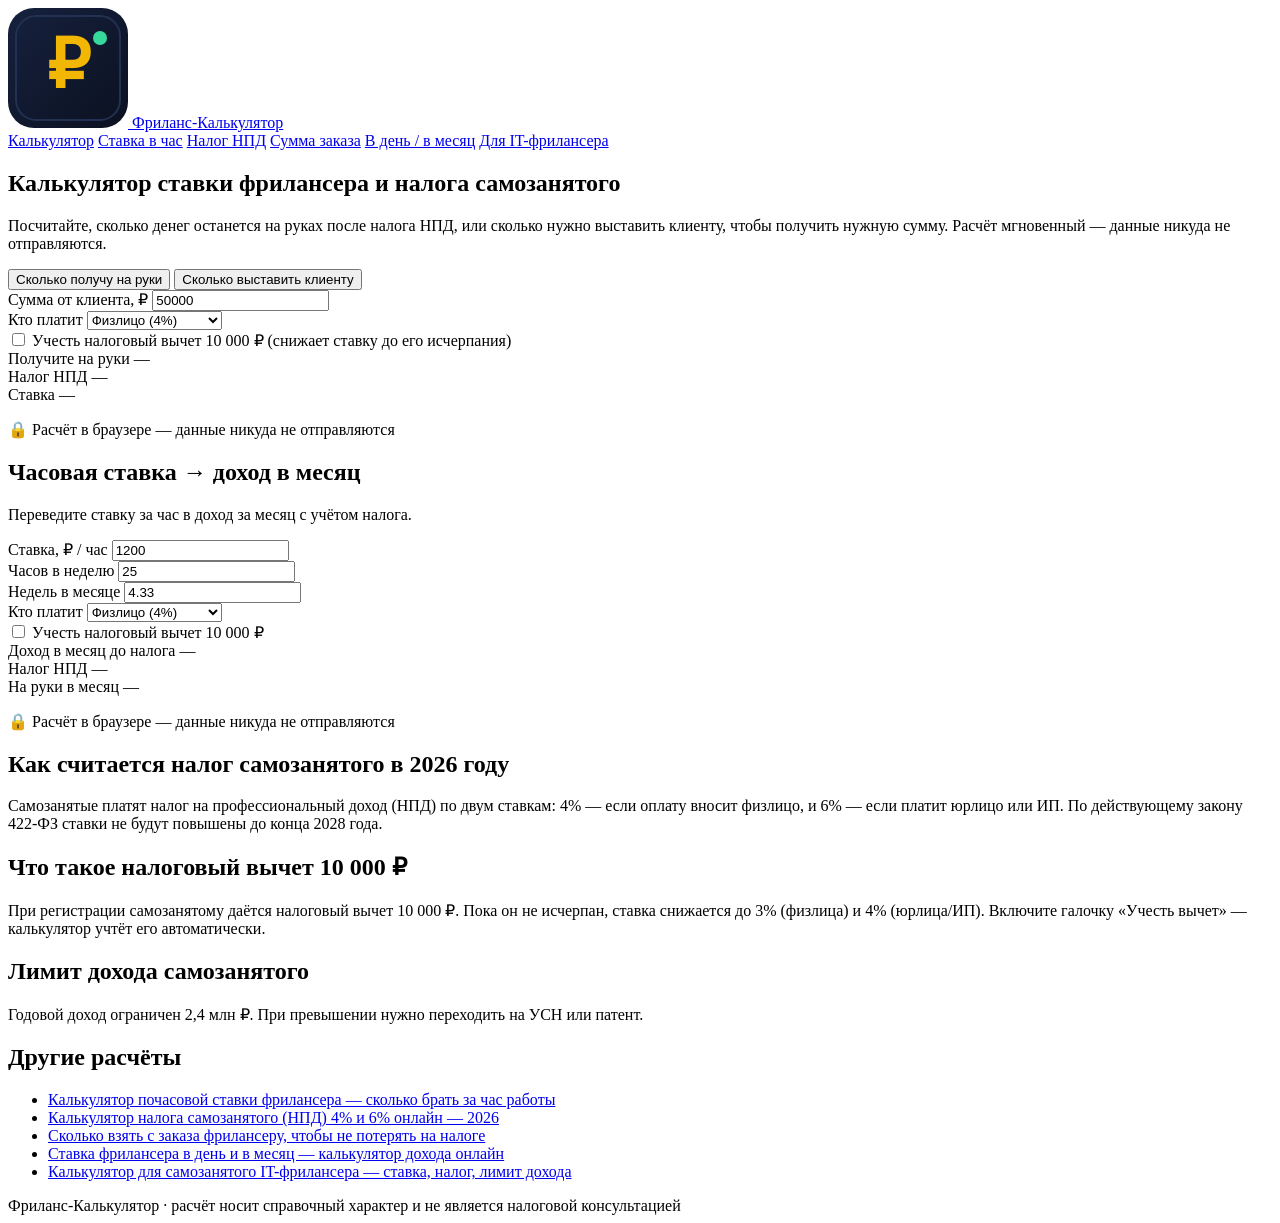
==== index.html @ e2819bc7 "Add files via upload" ====
<!doctype html>
<html lang="ru">
<head>
<meta charset="UTF-8">
<meta name="viewport" content="width=device-width, initial-scale=1.0">
<title>Калькулятор ставки фрилансера и налога самозанятого 2026</title>
<meta name="description" content="Бесплатный калькулятор для фрилансеров и самозанятых: посчитайте налог НПД 4% или 6%, сколько получите на руки или что выставить клиенту. Учитывает вычет 10 000 ₽.">
<link rel="canonical" href="https://your-domain.ru/">
<meta property="og:type" content="website">
<meta property="og:title" content="Калькулятор ставки фрилансера и налога самозанятого 2026">
<meta property="og:description" content="Бесплатный калькулятор для фрилансеров и самозанятых: посчитайте налог НПД 4% или 6%, сколько получите на руки или что выставить клиенту. Учитывает вычет 10 000 ₽.">
<meta property="og:url" content="https://your-domain.ru/">
<link rel="icon" type="image/svg+xml" href="./favicon.svg">
<link rel="preconnect" href="https://fonts.googleapis.com">
<link rel="preconnect" href="https://fonts.gstatic.com" crossorigin>
<link href="https://fonts.googleapis.com/css2?family=Inter:wght@400;500;600;700&family=Manrope:wght@700;800&display=swap" rel="stylesheet">
<link rel="stylesheet" href="./assets/style.css">
<script>window.CALC_CONFIG = {"mainMode": "net", "showHourly": true, "showLimit": false};</script>
</head>
<body>

<header class="site-header">
  <div class="container">
    <a href="./index.html" class="brand">
      <img src="./favicon.svg" alt="Фриланс-Калькулятор">
      <span>Фриланс-Калькулятор</span>
    </a>
    <nav class="site-nav">
      <a href="./index.html" class="active">Калькулятор</a>
      <a href="./kalkulyator-stavki-v-chas.html">Ставка в час</a>
      <a href="./nalog-samozanyatogo-kalkulyator.html">Налог НПД</a>
      <a href="./skolko-vzyat-s-zakaza.html">Сумма заказа</a>
      <a href="./stavka-frilansera-v-den-mesyats.html">В день / в месяц</a>
      <a href="./kalkulyator-dlya-samozanyatogo-it.html">Для IT-фрилансера</a>
    </nav>
  </div>
</header>

<main>
  <section class="hero container">
    <h1>Калькулятор ставки фрилансера и налога самозанятого</h1>
    <p class="lead">Посчитайте, сколько денег останется на руках после налога НПД, или сколько нужно выставить клиенту, чтобы получить нужную сумму. Расчёт мгновенный — данные никуда не отправляются.</p>
  </section>

  <div class="container">

      <div class="calc-card" id="calc-main">
        <div class="mode-toggle">
          <button type="button" id="modeNet">Сколько получу на руки</button>
          <button type="button" id="modeGross">Сколько выставить клиенту</button>
        </div>

        <div class="field-row">
          <div class="field">
            <label id="amountLabel" for="amount">Сумма от клиента, ₽</label>
            <input type="number" id="amount" min="0" step="100" value="50000">
          </div>
          <div class="field">
            <label for="clientType">Кто платит</label>
            <select id="clientType">
              <option value="fl">Физлицо (4%)</option>
              <option value="ul">Юрлицо / ИП (6%)</option>
            </select>
          </div>
        </div>

        <label class="checkbox-row">
          <input type="checkbox" id="useDeduction">
          Учесть налоговый вычет 10 000 ₽ (снижает ставку до его исчерпания)
        </label>
        <div class="field-row" id="deductionRow" style="display:none;">
          <div class="field">
            <label for="deductionRemaining">Остаток вычета, ₽</label>
            <input type="number" id="deductionRemaining" min="0" step="100" value="10000">
          </div>
        </div>

        <div class="result">
          <div class="result-row main">
            <span class="label" id="resultMainLabel">Получите на руки</span>
            <span class="value" id="resultMain">—</span>
          </div>
          <div class="result-row tax">
            <span class="label">Налог НПД</span>
            <span class="value" id="resultTax">—</span>
          </div>
          <div class="result-row">
            <span class="label">Ставка</span>
            <span class="value" id="resultRate">—</span>
          </div>
          <div class="result-row" id="resultDeductionRow" style="display:none;">
            <span class="label">Остаток вычета после расчёта</span>
            <span class="value" id="resultDeductionLeft">—</span>
          </div>
        </div>

      <p class="security-badge">🔒 Расчёт в браузере — данные никуда не отправляются</p>
      </div>

      <h2 class="section-title" id="hourly-title">Часовая ставка → доход в месяц</h2>
      <p class="section-sub" id="hourly-sub">Переведите ставку за час в доход за месяц с учётом налога.</p>

      <div class="calc-card" id="calc-hourly">
        <div class="field-row">
          <div class="field">
            <label for="hourlyRate">Ставка, ₽ / час</label>
            <input type="number" id="hourlyRate" min="0" step="50" value="1200">
          </div>
          <div class="field">
            <label for="hoursPerWeek">Часов в неделю</label>
            <input type="number" id="hoursPerWeek" min="0" step="1" value="25">
          </div>
        </div>
        <div class="field-row">
          <div class="field">
            <label for="weeksPerMonth">Недель в месяце</label>
            <input type="number" id="weeksPerMonth" min="0" step="0.01" value="4.33">
          </div>
          <div class="field">
            <label for="clientTypeHourly">Кто платит</label>
            <select id="clientTypeHourly">
              <option value="fl">Физлицо (4%)</option>
              <option value="ul">Юрлицо / ИП (6%)</option>
            </select>
          </div>
        </div>

        <label class="checkbox-row">
          <input type="checkbox" id="useDeductionHourly">
          Учесть налоговый вычет 10 000 ₽
        </label>
        <div class="field-row" id="deductionRowHourly" style="display:none;">
          <div class="field">
            <label for="deductionRemainingHourly">Остаток вычета, ₽</label>
            <input type="number" id="deductionRemainingHourly" min="0" step="100" value="10000">
          </div>
        </div>

        <div class="result">
          <div class="result-row">
            <span class="label">Доход в месяц до налога</span>
            <span class="value" id="hourlyGross">—</span>
          </div>
          <div class="result-row tax">
            <span class="label">Налог НПД</span>
            <span class="value" id="hourlyTax">—</span>
          </div>
          <div class="result-row main">
            <span class="label">На руки в месяц</span>
            <span class="value" id="hourlyNet">—</span>
          </div>
        </div>
      <p class="security-badge">🔒 Расчёт в браузере — данные никуда не отправляются</p>
      </div>



    <article class="article">
<h2>Как считается налог самозанятого в 2026 году</h2>
<p>Самозанятые платят налог на профессиональный доход (НПД) по двум ставкам:
4% — если оплату вносит физлицо, и 6% — если платит юрлицо или ИП.
По действующему закону 422-ФЗ ставки не будут повышены до конца 2028 года.</p>
<h2>Что такое налоговый вычет 10 000 ₽</h2>
<p>При регистрации самозанятому даётся налоговый вычет 10 000 ₽. Пока он
не исчерпан, ставка снижается до 3% (физлица) и 4% (юрлица/ИП).
Включите галочку «Учесть вычет» — калькулятор учтёт его автоматически.</p>
<h2>Лимит дохода самозанятого</h2>
<p>Годовой доход ограничен 2,4 млн ₽. При превышении нужно переходить
на УСН или патент.</p>
    </article>

    <div class="related">
      <h2>Другие расчёты</h2>
      <ul>
        <li><a href="./kalkulyator-stavki-v-chas.html">Калькулятор почасовой ставки фрилансера — сколько брать за час работы</a></li>
        <li><a href="./nalog-samozanyatogo-kalkulyator.html">Калькулятор налога самозанятого (НПД) 4% и 6% онлайн — 2026</a></li>
        <li><a href="./skolko-vzyat-s-zakaza.html">Сколько взять с заказа фрилансеру, чтобы не потерять на налоге</a></li>
        <li><a href="./stavka-frilansera-v-den-mesyats.html">Ставка фрилансера в день и в месяц — калькулятор дохода онлайн</a></li>
        <li><a href="./kalkulyator-dlya-samozanyatogo-it.html">Калькулятор для самозанятого IT-фрилансера — ставка, налог, лимит дохода</a></li>
      </ul>
    </div>

  </div>
</main>

<footer class="site-footer">
  <div class="container">
    Фриланс-Калькулятор · расчёт носит справочный характер и не является налоговой консультацией
  </div>
</footer>

<script src="./assets/tool.js"></script>
</body>
</html>
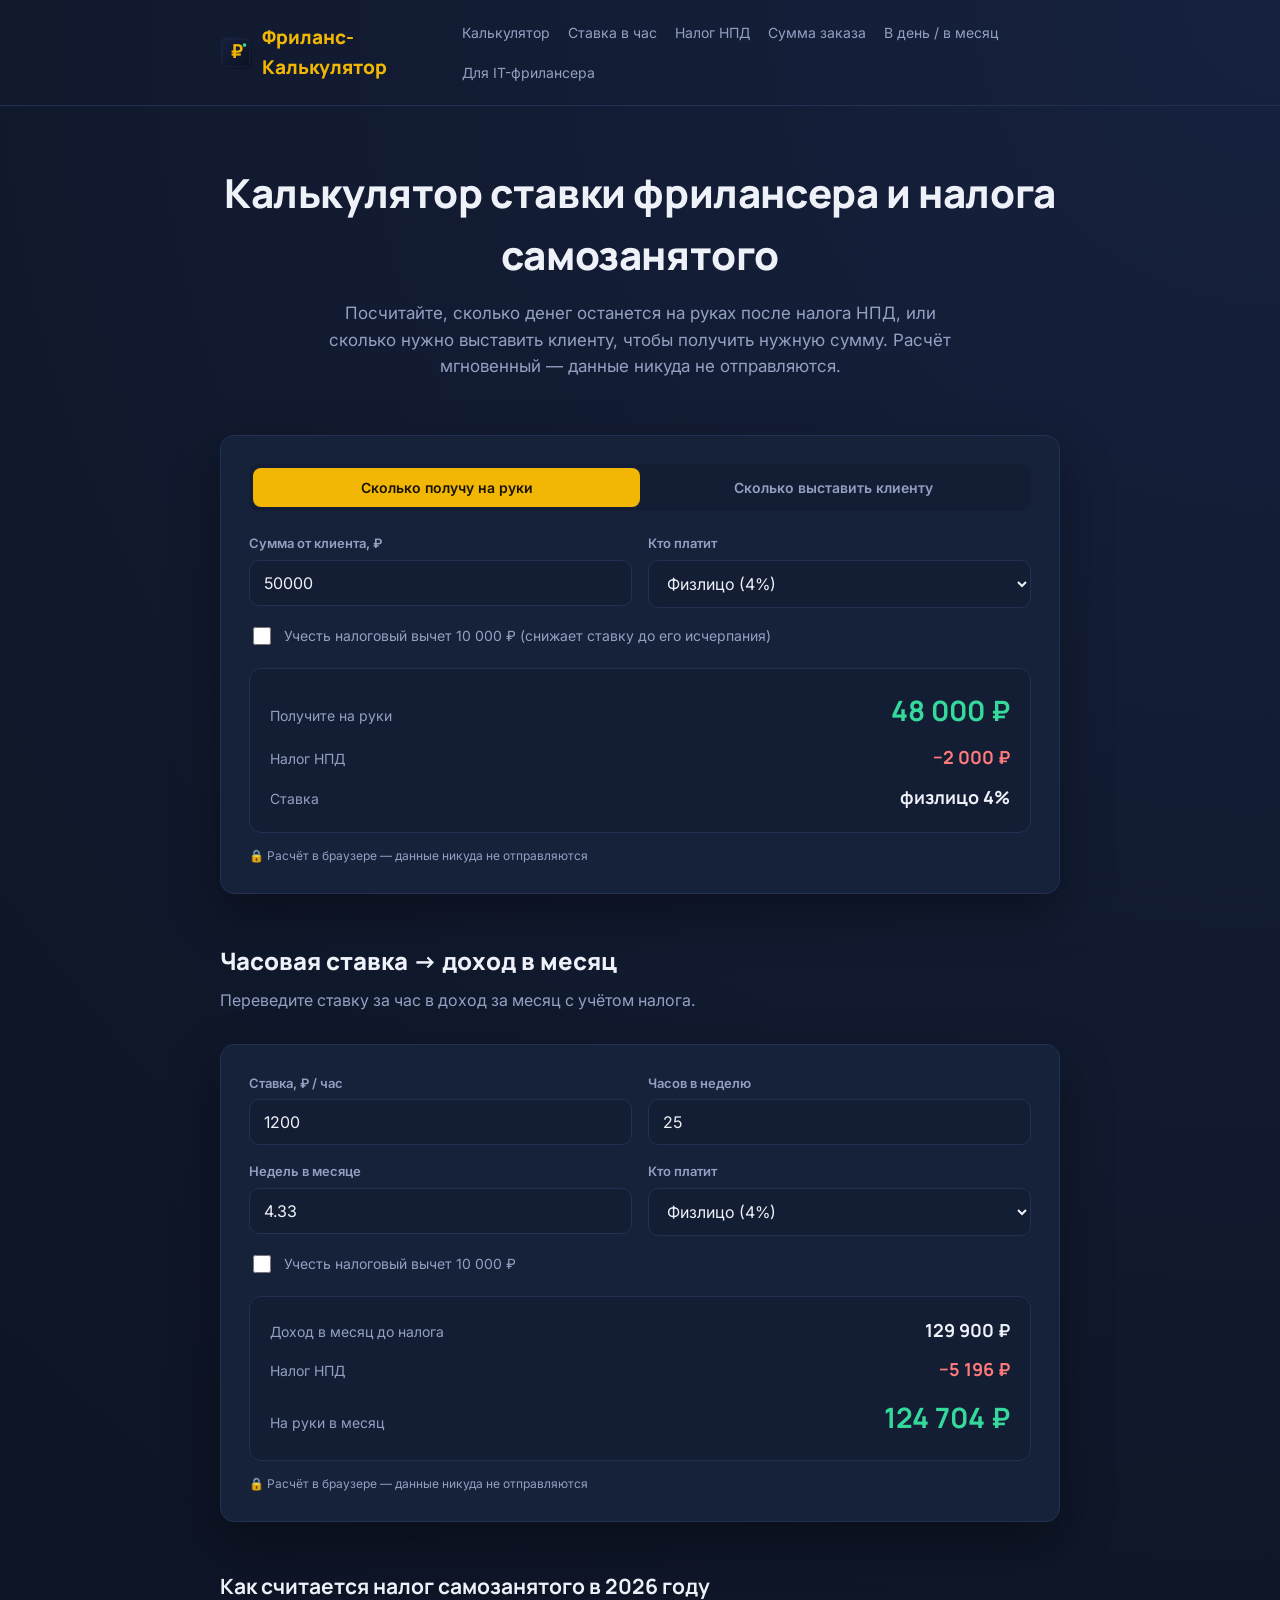
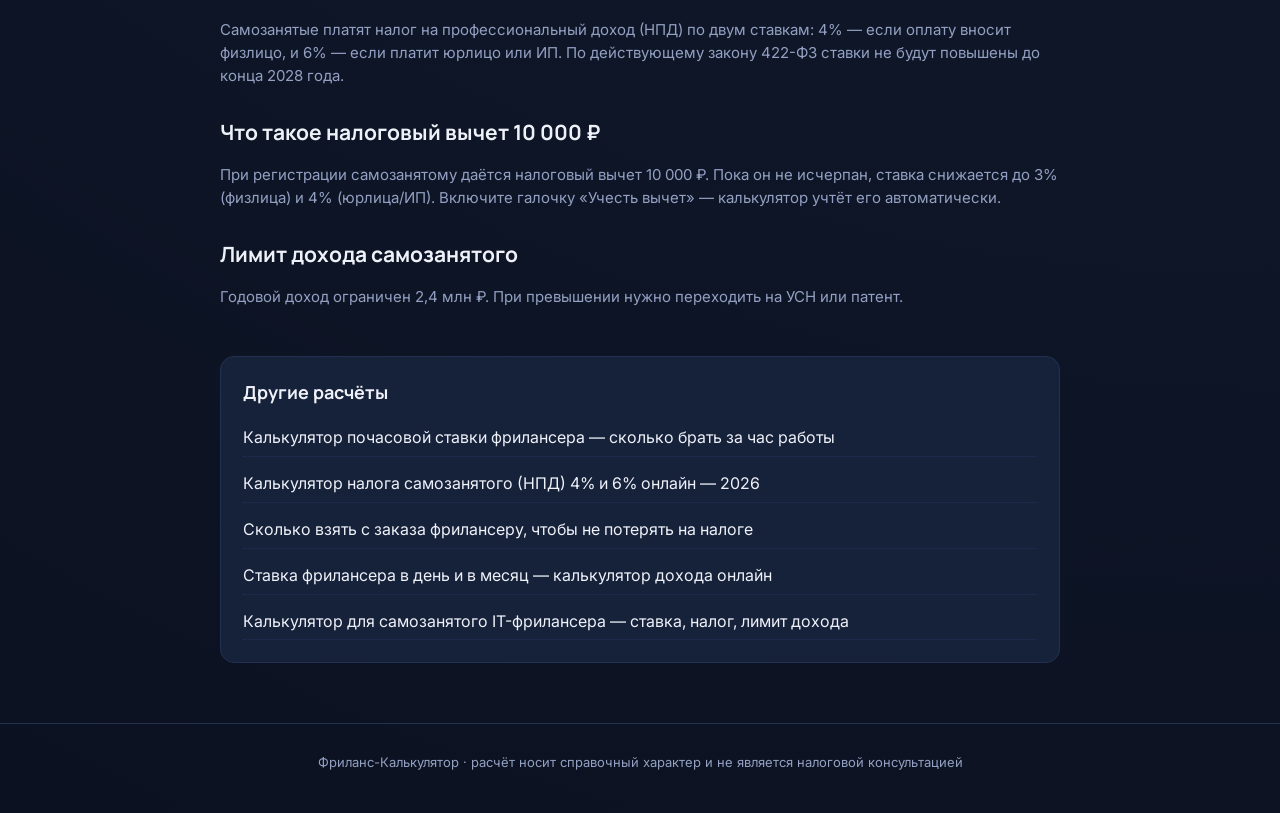
==== commit f1fade97: "Add files via upload" ====
--- a/index.html
+++ b/index.html
@@ -18,6 +18,17 @@
 <script>window.CALC_CONFIG = {"mainMode": "net", "showHourly": true, "showLimit": false};</script>
 </head>
 <body>
+<script type="text/javascript">
+    (function(m,e,t,r,i,k,a){
+        m[i]=m[i]||function(){(m[i].a=m[i].a||[]).push(arguments)};
+        m[i].l=1*new Date();
+        for (var j = 0; j < document.scripts.length; j++) {if (document.scripts[j].src === r) { return; }}
+        k=e.createElement(t),a=e.getElementsByTagName(t)[0],k.async=1,k.src=r,a.parentNode.insertBefore(k,a)
+    })(window, document,'script','https://mc.yandex.ru/metrika/tag.js?id=111534160', 'ym');
+
+    ym(111534160, 'init', {ssr:true, webvisor:true, clickmap:true, ecommerce:"dataLayer", referrer: document.referrer, url: location.href, accurateTrackBounce:true, trackLinks:true});
+</script>
+<noscript><div><img src="https://mc.yandex.ru/watch/111534160" style="position:absolute; left:-9999px;" alt="" /></div></noscript>
 
 <header class="site-header">
   <div class="container">
--- a/assets/style.css
+++ b/assets/style.css
@@ -0,0 +1,351 @@
+:root {
+  --bg: #0f1729;
+  --bg-soft: #131d34;
+  --card: #16213a;
+  --card-border: #223052;
+  --text: #eef1f8;
+  --text-muted: #93a0c2;
+  --accent: #f2b705;
+  --accent-dark: #c99400;
+  --positive: #35d99c;
+  --negative: #ff7a7a;
+  --radius: 14px;
+  --max-width: 880px;
+  --shadow: 0 20px 50px rgba(0, 0, 0, 0.35);
+}
+
+* {
+  box-sizing: border-box;
+}
+
+html {
+  scroll-behavior: smooth;
+}
+
+body {
+  margin: 0;
+  background: radial-gradient(circle at top right, #16213e 0%, #0f1729 55%, #0b1120 100%);
+  color: var(--text);
+  font-family: "Inter", -apple-system, BlinkMacSystemFont, sans-serif;
+  line-height: 1.55;
+  -webkit-font-smoothing: antialiased;
+}
+
+.container {
+  max-width: var(--max-width);
+  margin: 0 auto;
+  padding: 0 20px;
+}
+
+.site-header {
+  padding: 22px 0;
+  border-bottom: 1px solid var(--card-border);
+}
+
+.site-header .container {
+  display: flex;
+  align-items: center;
+  justify-content: space-between;
+  gap: 16px;
+}
+
+.brand {
+  display: flex;
+  align-items: center;
+  gap: 10px;
+  font-family: "Manrope", sans-serif;
+  font-weight: 800;
+  font-size: 19px;
+  color: var(--text);
+  text-decoration: none;
+}
+
+.brand img {
+  width: 32px;
+  height: 32px;
+}
+
+.brand span {
+  color: var(--accent);
+}
+
+nav.site-nav {
+  display: flex;
+  gap: 18px;
+  flex-wrap: wrap;
+}
+
+nav.site-nav a {
+  color: var(--text-muted);
+  text-decoration: none;
+  font-size: 14px;
+  transition: color 0.15s ease;
+}
+
+nav.site-nav a:hover {
+  color: var(--accent);
+}
+
+.hero {
+  padding: 56px 0 24px;
+  text-align: center;
+}
+
+.hero h1 {
+  font-family: "Manrope", sans-serif;
+  font-weight: 800;
+  font-size: clamp(28px, 4vw, 40px);
+  margin: 0 0 14px;
+  letter-spacing: -0.01em;
+}
+
+.hero p.lead {
+  color: var(--text-muted);
+  font-size: 17px;
+  max-width: 640px;
+  margin: 0 auto;
+}
+
+.calc-card {
+  background: var(--card);
+  border: 1px solid var(--card-border);
+  border-radius: var(--radius);
+  box-shadow: var(--shadow);
+  padding: 28px;
+  margin: 32px 0;
+}
+
+.mode-toggle {
+  display: flex;
+  background: var(--bg-soft);
+  border-radius: 10px;
+  padding: 4px;
+  margin-bottom: 22px;
+}
+
+.mode-toggle button {
+  flex: 1;
+  border: none;
+  background: transparent;
+  color: var(--text-muted);
+  padding: 11px 12px;
+  border-radius: 8px;
+  font-size: 14px;
+  font-weight: 600;
+  cursor: pointer;
+  transition: all 0.15s ease;
+  font-family: inherit;
+}
+
+.mode-toggle button.active {
+  background: var(--accent);
+  color: #1a1300;
+}
+
+.field-row {
+  display: grid;
+  grid-template-columns: 1fr 1fr;
+  gap: 16px;
+  margin-bottom: 16px;
+}
+
+@media (max-width: 560px) {
+  .field-row {
+    grid-template-columns: 1fr;
+  }
+}
+
+.field {
+  display: flex;
+  flex-direction: column;
+  gap: 6px;
+}
+
+.field label {
+  font-size: 13px;
+  color: var(--text-muted);
+  font-weight: 600;
+}
+
+.field input[type="number"],
+.field select {
+  background: var(--bg-soft);
+  border: 1px solid var(--card-border);
+  color: var(--text);
+  border-radius: 10px;
+  padding: 12px 14px;
+  font-size: 16px;
+  font-family: inherit;
+  outline: none;
+  transition: border-color 0.15s ease;
+}
+
+.field input[type="number"]:focus,
+.field select:focus {
+  border-color: var(--accent);
+}
+
+.checkbox-row {
+  display: flex;
+  align-items: center;
+  gap: 10px;
+  margin: 6px 0 20px;
+  font-size: 14px;
+  color: var(--text-muted);
+}
+
+.checkbox-row input {
+  width: 18px;
+  height: 18px;
+  accent-color: var(--accent);
+}
+
+.result {
+  background: var(--bg-soft);
+  border: 1px solid var(--card-border);
+  border-radius: 12px;
+  padding: 20px;
+  display: grid;
+  gap: 12px;
+}
+
+.result-row {
+  display: flex;
+  align-items: baseline;
+  justify-content: space-between;
+  gap: 12px;
+}
+
+.result-row .label {
+  color: var(--text-muted);
+  font-size: 14px;
+}
+
+.result-row .value {
+  font-family: "Manrope", sans-serif;
+  font-weight: 700;
+  font-size: 18px;
+}
+
+.result-row.main .value {
+  font-size: 28px;
+  color: var(--positive);
+}
+
+.result-row.tax .value {
+  color: var(--negative);
+}
+
+.hint {
+  font-size: 13px;
+  color: var(--text-muted);
+  margin-top: 4px;
+}
+
+.section-title {
+  font-family: "Manrope", sans-serif;
+  font-weight: 800;
+  font-size: 24px;
+  margin: 48px 0 8px;
+}
+
+.section-sub {
+  color: var(--text-muted);
+  margin: 0 0 20px;
+}
+
+.article {
+  margin: 48px 0;
+  color: var(--text-muted);
+  font-size: 15px;
+}
+
+.article h2 {
+  color: var(--text);
+  font-family: "Manrope", sans-serif;
+  font-size: 21px;
+  margin: 28px 0 10px;
+}
+
+.article ul {
+  padding-left: 20px;
+}
+
+.article a {
+  color: var(--accent);
+}
+
+.related {
+  margin: 40px 0;
+  padding: 22px;
+  background: var(--card);
+  border: 1px solid var(--card-border);
+  border-radius: var(--radius);
+}
+
+.related h2 {
+  font-family: "Manrope", sans-serif;
+  font-size: 18px;
+  margin: 0 0 12px;
+}
+
+.related ul {
+  list-style: none;
+  padding: 0;
+  margin: 0;
+  display: grid;
+  gap: 8px;
+}
+
+.related a {
+  color: var(--text);
+  text-decoration: none;
+  border-bottom: 1px dotted var(--card-border);
+  display: block;
+  padding: 6px 0;
+}
+
+.related a:hover {
+  color: var(--accent);
+}
+
+.security-badge {
+  margin: 14px 0 0;
+  font-size: 12px;
+  color: var(--text-muted);
+  display: flex;
+  align-items: center;
+  gap: 6px;
+}
+
+.limit-bar-wrap {
+  margin-bottom: 10px;
+}
+
+.limit-bar-track {
+  background: var(--bg-soft);
+  border: 1px solid var(--card-border);
+  border-radius: 100px;
+  height: 14px;
+  overflow: hidden;
+}
+
+.limit-bar-fill {
+  height: 100%;
+  border-radius: 100px;
+  background: var(--positive);
+  transition: width 0.25s ease, background 0.25s ease;
+}
+
+.site-footer {
+  border-top: 1px solid var(--card-border);
+  margin-top: 60px;
+  padding: 28px 0 40px;
+  color: var(--text-muted);
+  font-size: 13px;
+  text-align: center;
+}
+
+.site-footer a {
+  color: var(--text-muted);
+}
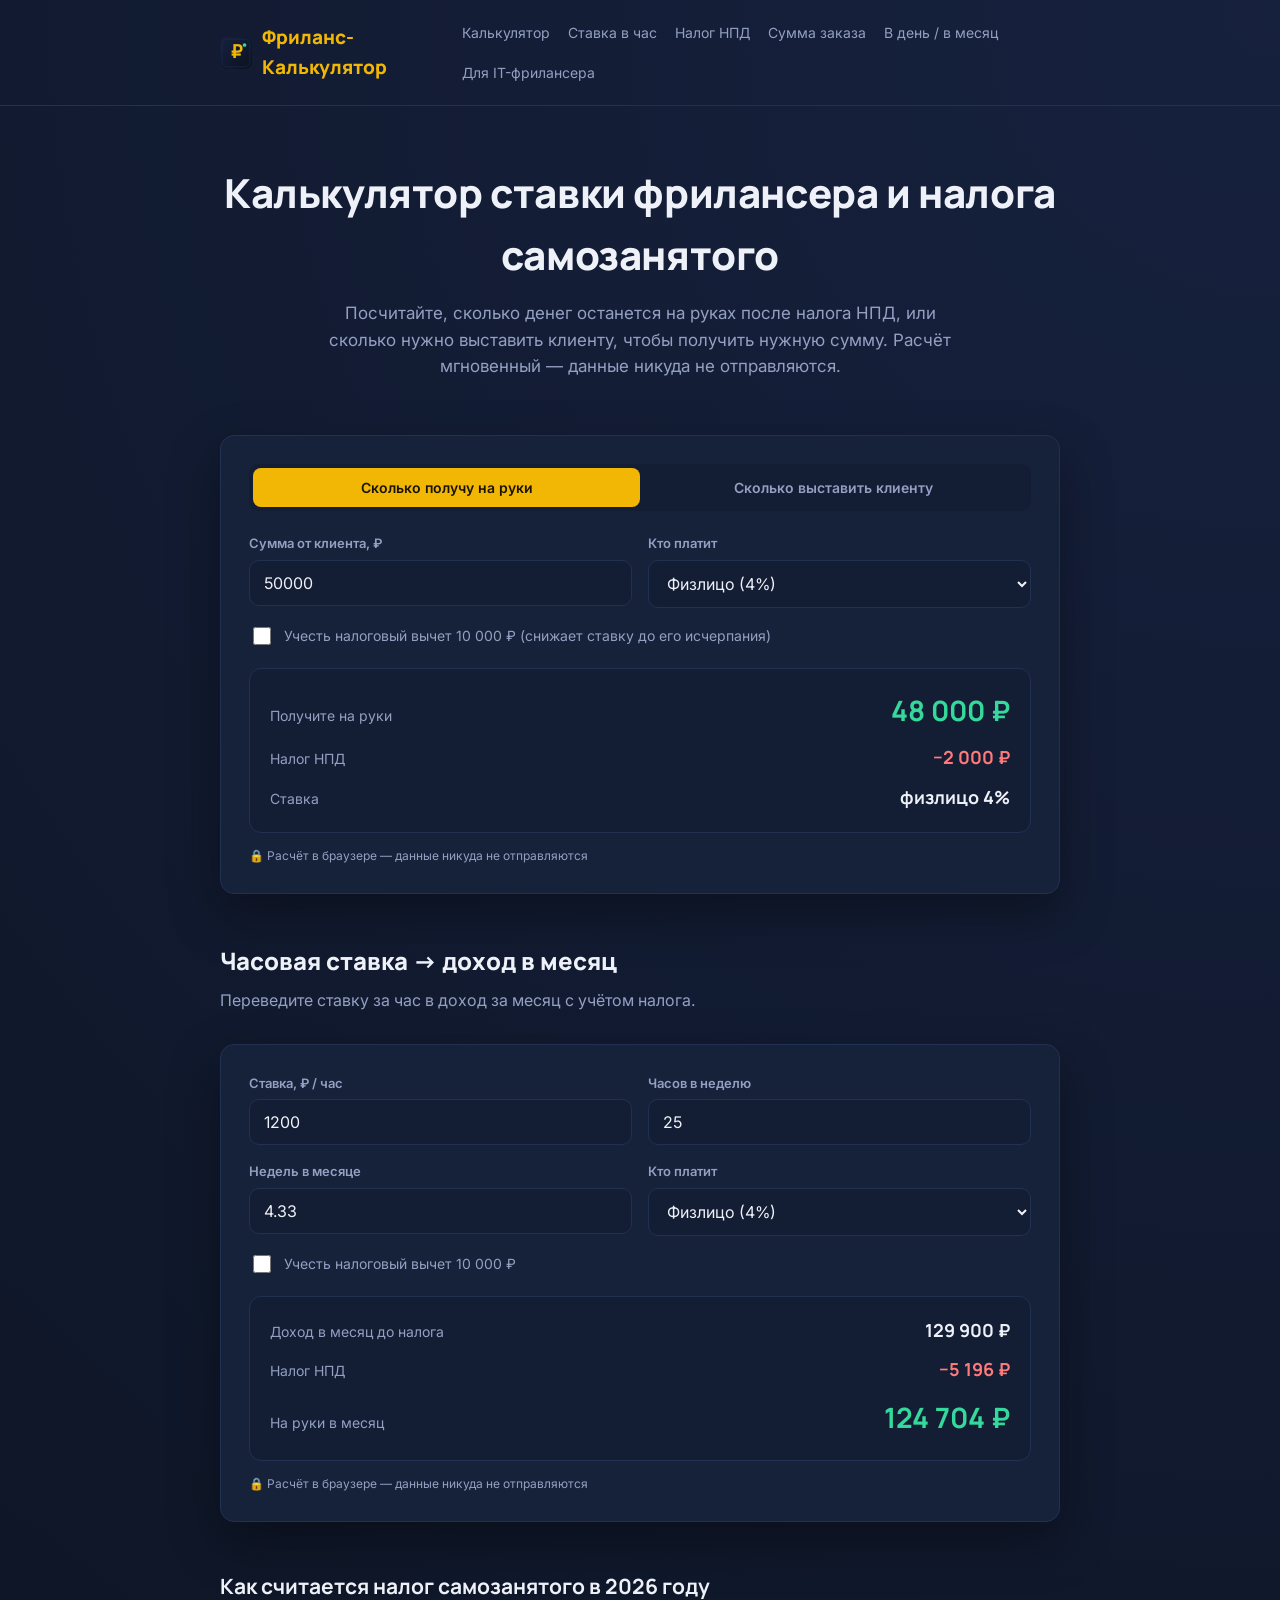
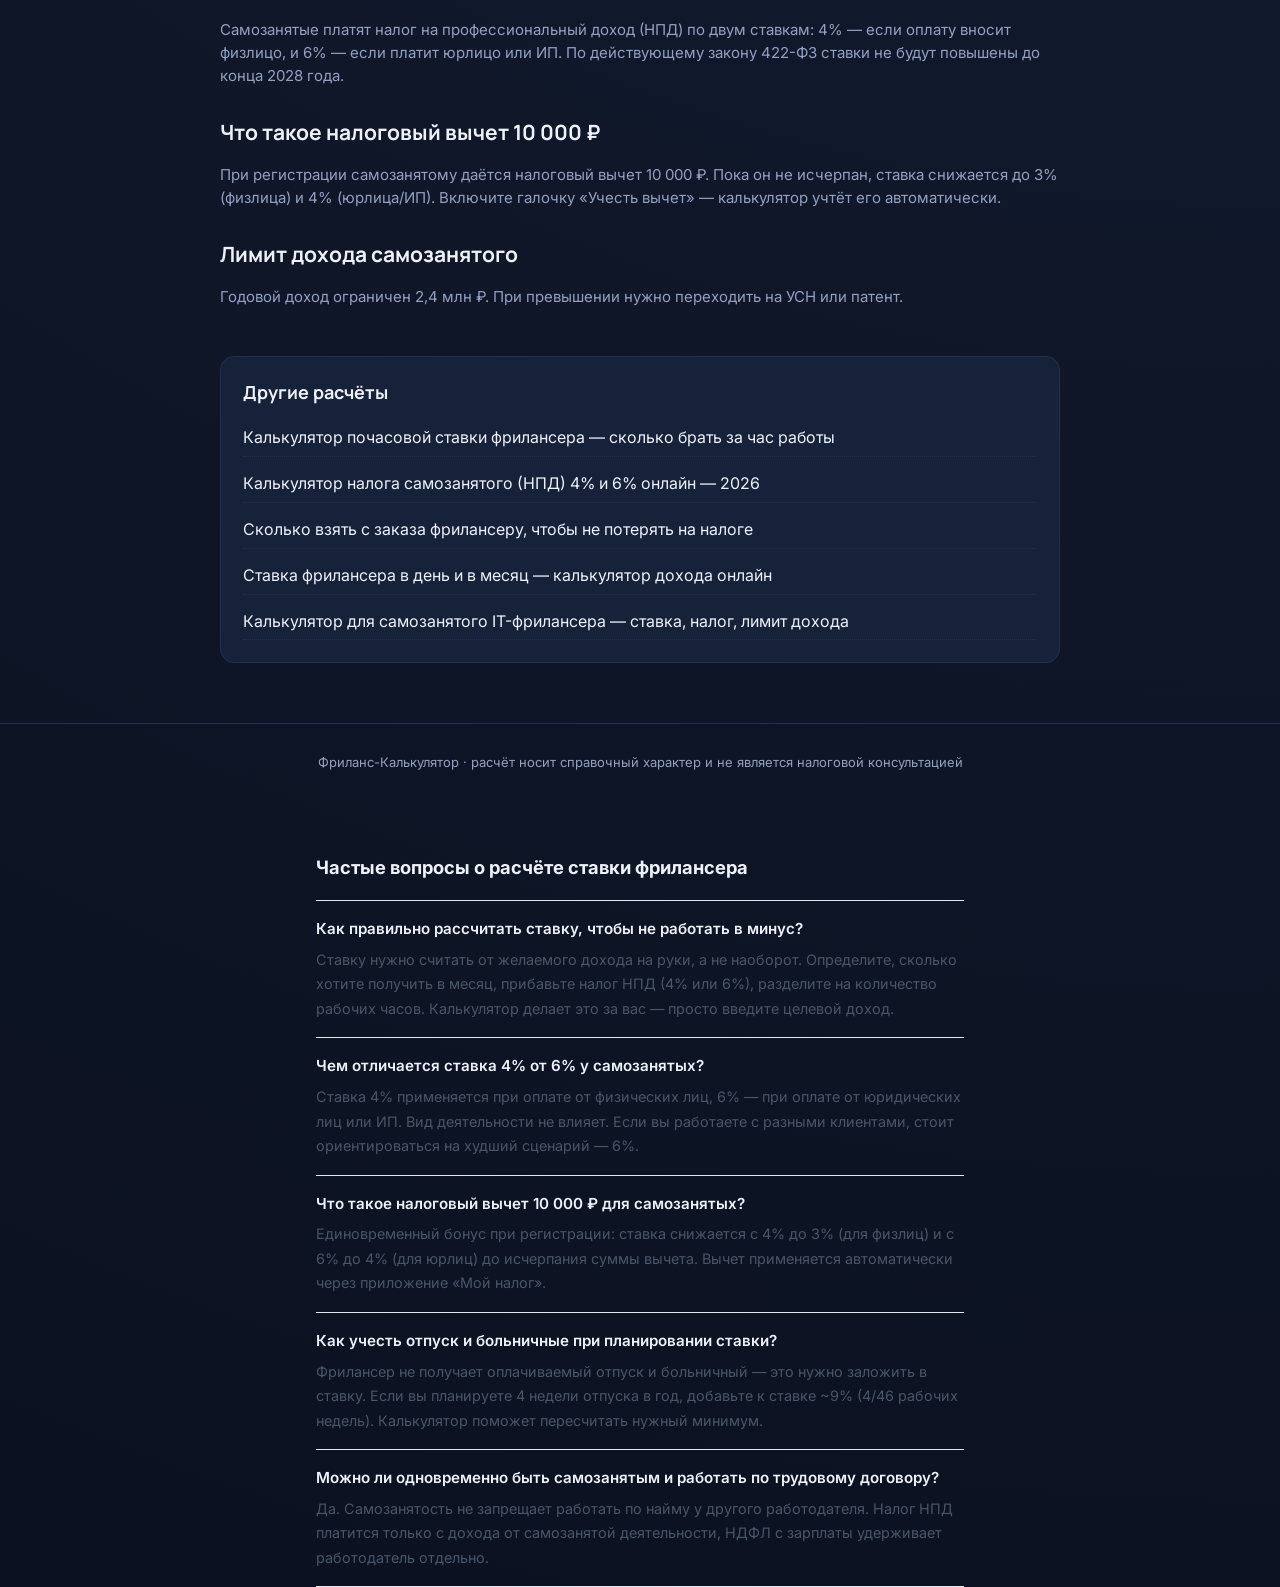
==== commit f96bb692: "Add files via upload" ====
--- a/index.html
+++ b/index.html
@@ -1,205 +1,374 @@
-<!doctype html>
-<html lang="ru">
-<head>
-<meta charset="UTF-8">
-<meta name="viewport" content="width=device-width, initial-scale=1.0">
-<title>Калькулятор ставки фрилансера и налога самозанятого 2026</title>
-<meta name="description" content="Бесплатный калькулятор для фрилансеров и самозанятых: посчитайте налог НПД 4% или 6%, сколько получите на руки или что выставить клиенту. Учитывает вычет 10 000 ₽.">
-<link rel="canonical" href="https://your-domain.ru/">
-<meta property="og:type" content="website">
-<meta property="og:title" content="Калькулятор ставки фрилансера и налога самозанятого 2026">
-<meta property="og:description" content="Бесплатный калькулятор для фрилансеров и самозанятых: посчитайте налог НПД 4% или 6%, сколько получите на руки или что выставить клиенту. Учитывает вычет 10 000 ₽.">
-<meta property="og:url" content="https://your-domain.ru/">
-<link rel="icon" type="image/svg+xml" href="./favicon.svg">
-<link rel="preconnect" href="https://fonts.googleapis.com">
-<link rel="preconnect" href="https://fonts.gstatic.com" crossorigin>
-<link href="https://fonts.googleapis.com/css2?family=Inter:wght@400;500;600;700&family=Manrope:wght@700;800&display=swap" rel="stylesheet">
-<link rel="stylesheet" href="./assets/style.css">
-<script>window.CALC_CONFIG = {"mainMode": "net", "showHourly": true, "showLimit": false};</script>
-</head>
-<body>
-<script type="text/javascript">
-    (function(m,e,t,r,i,k,a){
-        m[i]=m[i]||function(){(m[i].a=m[i].a||[]).push(arguments)};
-        m[i].l=1*new Date();
-        for (var j = 0; j < document.scripts.length; j++) {if (document.scripts[j].src === r) { return; }}
-        k=e.createElement(t),a=e.getElementsByTagName(t)[0],k.async=1,k.src=r,a.parentNode.insertBefore(k,a)
-    })(window, document,'script','https://mc.yandex.ru/metrika/tag.js?id=111534160', 'ym');
-
-    ym(111534160, 'init', {ssr:true, webvisor:true, clickmap:true, ecommerce:"dataLayer", referrer: document.referrer, url: location.href, accurateTrackBounce:true, trackLinks:true});
-</script>
-<noscript><div><img src="https://mc.yandex.ru/watch/111534160" style="position:absolute; left:-9999px;" alt="" /></div></noscript>
-
-<header class="site-header">
-  <div class="container">
-    <a href="./index.html" class="brand">
-      <img src="./favicon.svg" alt="Фриланс-Калькулятор">
-      <span>Фриланс-Калькулятор</span>
-    </a>
-    <nav class="site-nav">
-      <a href="./index.html" class="active">Калькулятор</a>
-      <a href="./kalkulyator-stavki-v-chas.html">Ставка в час</a>
-      <a href="./nalog-samozanyatogo-kalkulyator.html">Налог НПД</a>
-      <a href="./skolko-vzyat-s-zakaza.html">Сумма заказа</a>
-      <a href="./stavka-frilansera-v-den-mesyats.html">В день / в месяц</a>
-      <a href="./kalkulyator-dlya-samozanyatogo-it.html">Для IT-фрилансера</a>
-    </nav>
-  </div>
-</header>
-
-<main>
-  <section class="hero container">
-    <h1>Калькулятор ставки фрилансера и налога самозанятого</h1>
-    <p class="lead">Посчитайте, сколько денег останется на руках после налога НПД, или сколько нужно выставить клиенту, чтобы получить нужную сумму. Расчёт мгновенный — данные никуда не отправляются.</p>
-  </section>
-
-  <div class="container">
-
-      <div class="calc-card" id="calc-main">
-        <div class="mode-toggle">
-          <button type="button" id="modeNet">Сколько получу на руки</button>
-          <button type="button" id="modeGross">Сколько выставить клиенту</button>
-        </div>
-
-        <div class="field-row">
-          <div class="field">
-            <label id="amountLabel" for="amount">Сумма от клиента, ₽</label>
-            <input type="number" id="amount" min="0" step="100" value="50000">
-          </div>
-          <div class="field">
-            <label for="clientType">Кто платит</label>
-            <select id="clientType">
-              <option value="fl">Физлицо (4%)</option>
-              <option value="ul">Юрлицо / ИП (6%)</option>
-            </select>
-          </div>
-        </div>
-
-        <label class="checkbox-row">
-          <input type="checkbox" id="useDeduction">
-          Учесть налоговый вычет 10 000 ₽ (снижает ставку до его исчерпания)
-        </label>
-        <div class="field-row" id="deductionRow" style="display:none;">
-          <div class="field">
-            <label for="deductionRemaining">Остаток вычета, ₽</label>
-            <input type="number" id="deductionRemaining" min="0" step="100" value="10000">
-          </div>
-        </div>
-
-        <div class="result">
-          <div class="result-row main">
-            <span class="label" id="resultMainLabel">Получите на руки</span>
-            <span class="value" id="resultMain">—</span>
-          </div>
-          <div class="result-row tax">
-            <span class="label">Налог НПД</span>
-            <span class="value" id="resultTax">—</span>
-          </div>
-          <div class="result-row">
-            <span class="label">Ставка</span>
-            <span class="value" id="resultRate">—</span>
-          </div>
-          <div class="result-row" id="resultDeductionRow" style="display:none;">
-            <span class="label">Остаток вычета после расчёта</span>
-            <span class="value" id="resultDeductionLeft">—</span>
-          </div>
-        </div>
-
-      <p class="security-badge">🔒 Расчёт в браузере — данные никуда не отправляются</p>
-      </div>
-
-      <h2 class="section-title" id="hourly-title">Часовая ставка → доход в месяц</h2>
-      <p class="section-sub" id="hourly-sub">Переведите ставку за час в доход за месяц с учётом налога.</p>
-
-      <div class="calc-card" id="calc-hourly">
-        <div class="field-row">
-          <div class="field">
-            <label for="hourlyRate">Ставка, ₽ / час</label>
-            <input type="number" id="hourlyRate" min="0" step="50" value="1200">
-          </div>
-          <div class="field">
-            <label for="hoursPerWeek">Часов в неделю</label>
-            <input type="number" id="hoursPerWeek" min="0" step="1" value="25">
-          </div>
-        </div>
-        <div class="field-row">
-          <div class="field">
-            <label for="weeksPerMonth">Недель в месяце</label>
-            <input type="number" id="weeksPerMonth" min="0" step="0.01" value="4.33">
-          </div>
-          <div class="field">
-            <label for="clientTypeHourly">Кто платит</label>
-            <select id="clientTypeHourly">
-              <option value="fl">Физлицо (4%)</option>
-              <option value="ul">Юрлицо / ИП (6%)</option>
-            </select>
-          </div>
-        </div>
-
-        <label class="checkbox-row">
-          <input type="checkbox" id="useDeductionHourly">
-          Учесть налоговый вычет 10 000 ₽
-        </label>
-        <div class="field-row" id="deductionRowHourly" style="display:none;">
-          <div class="field">
-            <label for="deductionRemainingHourly">Остаток вычета, ₽</label>
-            <input type="number" id="deductionRemainingHourly" min="0" step="100" value="10000">
-          </div>
-        </div>
-
-        <div class="result">
-          <div class="result-row">
-            <span class="label">Доход в месяц до налога</span>
-            <span class="value" id="hourlyGross">—</span>
-          </div>
-          <div class="result-row tax">
-            <span class="label">Налог НПД</span>
-            <span class="value" id="hourlyTax">—</span>
-          </div>
-          <div class="result-row main">
-            <span class="label">На руки в месяц</span>
-            <span class="value" id="hourlyNet">—</span>
-          </div>
-        </div>
-      <p class="security-badge">🔒 Расчёт в браузере — данные никуда не отправляются</p>
-      </div>
-
-
-
-    <article class="article">
-<h2>Как считается налог самозанятого в 2026 году</h2>
-<p>Самозанятые платят налог на профессиональный доход (НПД) по двум ставкам:
-4% — если оплату вносит физлицо, и 6% — если платит юрлицо или ИП.
-По действующему закону 422-ФЗ ставки не будут повышены до конца 2028 года.</p>
-<h2>Что такое налоговый вычет 10 000 ₽</h2>
-<p>При регистрации самозанятому даётся налоговый вычет 10 000 ₽. Пока он
-не исчерпан, ставка снижается до 3% (физлица) и 4% (юрлица/ИП).
-Включите галочку «Учесть вычет» — калькулятор учтёт его автоматически.</p>
-<h2>Лимит дохода самозанятого</h2>
-<p>Годовой доход ограничен 2,4 млн ₽. При превышении нужно переходить
-на УСН или патент.</p>
-    </article>
-
-    <div class="related">
-      <h2>Другие расчёты</h2>
-      <ul>
-        <li><a href="./kalkulyator-stavki-v-chas.html">Калькулятор почасовой ставки фрилансера — сколько брать за час работы</a></li>
-        <li><a href="./nalog-samozanyatogo-kalkulyator.html">Калькулятор налога самозанятого (НПД) 4% и 6% онлайн — 2026</a></li>
-        <li><a href="./skolko-vzyat-s-zakaza.html">Сколько взять с заказа фрилансеру, чтобы не потерять на налоге</a></li>
-        <li><a href="./stavka-frilansera-v-den-mesyats.html">Ставка фрилансера в день и в месяц — калькулятор дохода онлайн</a></li>
-        <li><a href="./kalkulyator-dlya-samozanyatogo-it.html">Калькулятор для самозанятого IT-фрилансера — ставка, налог, лимит дохода</a></li>
-      </ul>
-    </div>
-
-  </div>
-</main>
-
-<footer class="site-footer">
-  <div class="container">
-    Фриланс-Калькулятор · расчёт носит справочный характер и не является налоговой консультацией
-  </div>
-</footer>
-
-<script src="./assets/tool.js"></script>
-</body>
-</html>
+<!doctype html>
+<html lang="ru">
+  <head>
+    <meta charset="UTF-8" />
+    <meta name="viewport" content="width=device-width, initial-scale=1.0" />
+    <title>Калькулятор ставки фрилансера и налога самозанятого 2026</title>
+    <meta
+      name="description"
+      content="Бесплатный калькулятор для фрилансеров и самозанятых: посчитайте налог НПД 4% или 6%, сколько получите на руки или что выставить клиенту. Учитывает вычет 10 000 ₽."
+    />
+    <link rel="canonical" href="https://frilans-calculator.ru/" />
+    <meta property="og:type" content="website" />
+    <meta
+      property="og:title"
+      content="Калькулятор ставки фрилансера и налога самозанятого 2026"
+    />
+    <meta
+      property="og:description"
+      content="Бесплатный калькулятор для фрилансеров и самозанятых: посчитайте налог НПД 4% или 6%, сколько получите на руки или что выставить клиенту. Учитывает вычет 10 000 ₽."
+    />
+    <meta property="og:url" content="https://frilans-calculator.ru/" />
+    <link rel="icon" type="image/svg+xml" href="./favicon.svg" />
+    <link rel="preconnect" href="https://fonts.googleapis.com" />
+    <link rel="preconnect" href="https://fonts.gstatic.com" crossorigin />
+    <link
+      href="https://fonts.googleapis.com/css2?family=Inter:wght@400;500;600;700&family=Manrope:wght@700;800&display=swap"
+      rel="stylesheet"
+    />
+    <link rel="stylesheet" href="./assets/style.css" />
+    <script>
+      window.CALC_CONFIG = {
+        mainMode: "net",
+        showHourly: true,
+        showLimit: false,
+      };
+    </script>
+      <style>
+      .faq-section { max-width: 680px; margin: 2.5rem auto 0; padding: 0 1rem; }
+      .faq-section h2 { font-size: 1.15rem; font-weight: 700; margin-bottom: 1.2rem; }
+      .faq-item { border-top: 1px solid #e4e8ed; padding: 1rem 0; }
+      .faq-item:last-child { border-bottom: 1px solid #e4e8ed; }
+      .faq-item h3 { font-size: 0.95rem; font-weight: 600; margin: 0 0 0.45rem; }
+      .faq-item p { font-size: 0.9rem; margin: 0; line-height: 1.7; color: #4a5568; }
+    </style>
+  </head>
+  <body>
+    <script type="text/javascript">
+      (function (m, e, t, r, i, k, a) {
+        m[i] =
+          m[i] ||
+          function () {
+            (m[i].a = m[i].a || []).push(arguments);
+          };
+        m[i].l = 1 * new Date();
+        for (var j = 0; j < document.scripts.length; j++) {
+          if (document.scripts[j].src === r) {
+            return;
+          }
+        }
+        ((k = e.createElement(t)),
+          (a = e.getElementsByTagName(t)[0]),
+          (k.async = 1),
+          (k.src = r),
+          a.parentNode.insertBefore(k, a));
+      })(
+        window,
+        document,
+        "script",
+        "https://mc.yandex.ru/metrika/tag.js?id=111534160",
+        "ym",
+      );
+
+      ym(111534160, "init", {
+        ssr: true,
+        webvisor: true,
+        clickmap: true,
+        ecommerce: "dataLayer",
+        referrer: document.referrer,
+        url: location.href,
+        accurateTrackBounce: true,
+        trackLinks: true,
+      });
+    </script>
+    <noscript
+      ><div>
+        <img
+          src="https://mc.yandex.ru/watch/111534160"
+          style="position: absolute; left: -9999px"
+          alt=""
+        /></div
+    ></noscript>
+
+    <header class="site-header">
+      <div class="container">
+        <a href="./index.html" class="brand">
+          <img src="./favicon.svg" alt="Фриланс-Калькулятор" />
+          <span>Фриланс-Калькулятор</span>
+        </a>
+        <nav class="site-nav">
+          <a href="./index.html" class="active">Калькулятор</a>
+          <a href="./kalkulyator-stavki-v-chas.html">Ставка в час</a>
+          <a href="./nalog-samozanyatogo-kalkulyator.html">Налог НПД</a>
+          <a href="./skolko-vzyat-s-zakaza.html">Сумма заказа</a>
+          <a href="./stavka-frilansera-v-den-mesyats.html">В день / в месяц</a>
+          <a href="./kalkulyator-dlya-samozanyatogo-it.html"
+            >Для IT-фрилансера</a
+          >
+        </nav>
+      </div>
+    </header>
+
+    <main>
+      <section class="hero container">
+        <h1>Калькулятор ставки фрилансера и налога самозанятого</h1>
+        <p class="lead">
+          Посчитайте, сколько денег останется на руках после налога НПД, или
+          сколько нужно выставить клиенту, чтобы получить нужную сумму. Расчёт
+          мгновенный — данные никуда не отправляются.
+        </p>
+      </section>
+
+      <div class="container">
+        <div class="calc-card" id="calc-main">
+          <div class="mode-toggle">
+            <button type="button" id="modeNet">Сколько получу на руки</button>
+            <button type="button" id="modeGross">
+              Сколько выставить клиенту
+            </button>
+          </div>
+
+          <div class="field-row">
+            <div class="field">
+              <label id="amountLabel" for="amount">Сумма от клиента, ₽</label>
+              <input
+                type="number"
+                id="amount"
+                min="0"
+                step="100"
+                value="50000"
+              />
+            </div>
+            <div class="field">
+              <label for="clientType">Кто платит</label>
+              <select id="clientType">
+                <option value="fl">Физлицо (4%)</option>
+                <option value="ul">Юрлицо / ИП (6%)</option>
+              </select>
+            </div>
+          </div>
+
+          <label class="checkbox-row">
+            <input type="checkbox" id="useDeduction" />
+            Учесть налоговый вычет 10 000 ₽ (снижает ставку до его исчерпания)
+          </label>
+          <div class="field-row" id="deductionRow" style="display: none">
+            <div class="field">
+              <label for="deductionRemaining">Остаток вычета, ₽</label>
+              <input
+                type="number"
+                id="deductionRemaining"
+                min="0"
+                step="100"
+                value="10000"
+              />
+            </div>
+          </div>
+
+          <div class="result">
+            <div class="result-row main">
+              <span class="label" id="resultMainLabel">Получите на руки</span>
+              <span class="value" id="resultMain">—</span>
+            </div>
+            <div class="result-row tax">
+              <span class="label">Налог НПД</span>
+              <span class="value" id="resultTax">—</span>
+            </div>
+            <div class="result-row">
+              <span class="label">Ставка</span>
+              <span class="value" id="resultRate">—</span>
+            </div>
+            <div
+              class="result-row"
+              id="resultDeductionRow"
+              style="display: none"
+            >
+              <span class="label">Остаток вычета после расчёта</span>
+              <span class="value" id="resultDeductionLeft">—</span>
+            </div>
+          </div>
+
+          <p class="security-badge">
+            🔒 Расчёт в браузере — данные никуда не отправляются
+          </p>
+        </div>
+
+        <h2 class="section-title" id="hourly-title">
+          Часовая ставка → доход в месяц
+        </h2>
+        <p class="section-sub" id="hourly-sub">
+          Переведите ставку за час в доход за месяц с учётом налога.
+        </p>
+
+        <div class="calc-card" id="calc-hourly">
+          <div class="field-row">
+            <div class="field">
+              <label for="hourlyRate">Ставка, ₽ / час</label>
+              <input
+                type="number"
+                id="hourlyRate"
+                min="0"
+                step="50"
+                value="1200"
+              />
+            </div>
+            <div class="field">
+              <label for="hoursPerWeek">Часов в неделю</label>
+              <input
+                type="number"
+                id="hoursPerWeek"
+                min="0"
+                step="1"
+                value="25"
+              />
+            </div>
+          </div>
+          <div class="field-row">
+            <div class="field">
+              <label for="weeksPerMonth">Недель в месяце</label>
+              <input
+                type="number"
+                id="weeksPerMonth"
+                min="0"
+                step="0.01"
+                value="4.33"
+              />
+            </div>
+            <div class="field">
+              <label for="clientTypeHourly">Кто платит</label>
+              <select id="clientTypeHourly">
+                <option value="fl">Физлицо (4%)</option>
+                <option value="ul">Юрлицо / ИП (6%)</option>
+              </select>
+            </div>
+          </div>
+
+          <label class="checkbox-row">
+            <input type="checkbox" id="useDeductionHourly" />
+            Учесть налоговый вычет 10 000 ₽
+          </label>
+          <div class="field-row" id="deductionRowHourly" style="display: none">
+            <div class="field">
+              <label for="deductionRemainingHourly">Остаток вычета, ₽</label>
+              <input
+                type="number"
+                id="deductionRemainingHourly"
+                min="0"
+                step="100"
+                value="10000"
+              />
+            </div>
+          </div>
+
+          <div class="result">
+            <div class="result-row">
+              <span class="label">Доход в месяц до налога</span>
+              <span class="value" id="hourlyGross">—</span>
+            </div>
+            <div class="result-row tax">
+              <span class="label">Налог НПД</span>
+              <span class="value" id="hourlyTax">—</span>
+            </div>
+            <div class="result-row main">
+              <span class="label">На руки в месяц</span>
+              <span class="value" id="hourlyNet">—</span>
+            </div>
+          </div>
+          <p class="security-badge">
+            🔒 Расчёт в браузере — данные никуда не отправляются
+          </p>
+        </div>
+
+        <article class="article">
+          <h2>Как считается налог самозанятого в 2026 году</h2>
+          <p>
+            Самозанятые платят налог на профессиональный доход (НПД) по двум
+            ставкам: 4% — если оплату вносит физлицо, и 6% — если платит юрлицо
+            или ИП. По действующему закону 422-ФЗ ставки не будут повышены до
+            конца 2028 года.
+          </p>
+          <h2>Что такое налоговый вычет 10 000 ₽</h2>
+          <p>
+            При регистрации самозанятому даётся налоговый вычет 10 000 ₽. Пока
+            он не исчерпан, ставка снижается до 3% (физлица) и 4% (юрлица/ИП).
+            Включите галочку «Учесть вычет» — калькулятор учтёт его
+            автоматически.
+          </p>
+          <h2>Лимит дохода самозанятого</h2>
+          <p>
+            Годовой доход ограничен 2,4 млн ₽. При превышении нужно переходить
+            на УСН или патент.
+          </p>
+        </article>
+
+        <div class="related">
+          <h2>Другие расчёты</h2>
+          <ul>
+            <li>
+              <a href="./kalkulyator-stavki-v-chas.html"
+                >Калькулятор почасовой ставки фрилансера — сколько брать за час
+                работы</a
+              >
+            </li>
+            <li>
+              <a href="./nalog-samozanyatogo-kalkulyator.html"
+                >Калькулятор налога самозанятого (НПД) 4% и 6% онлайн — 2026</a
+              >
+            </li>
+            <li>
+              <a href="./skolko-vzyat-s-zakaza.html"
+                >Сколько взять с заказа фрилансеру, чтобы не потерять на
+                налоге</a
+              >
+            </li>
+            <li>
+              <a href="./stavka-frilansera-v-den-mesyats.html"
+                >Ставка фрилансера в день и в месяц — калькулятор дохода
+                онлайн</a
+              >
+            </li>
+            <li>
+              <a href="./kalkulyator-dlya-samozanyatogo-it.html"
+                >Калькулятор для самозанятого IT-фрилансера — ставка, налог,
+                лимит дохода</a
+              >
+            </li>
+          </ul>
+        </div>
+      </div>
+    </main>
+
+    <footer class="site-footer">
+      <div class="container">
+        Фриланс-Калькулятор · расчёт носит справочный характер и не является
+        налоговой консультацией
+      </div>
+    </footer>
+
+    
+    <section class="faq-section">
+      <h2>Частые вопросы о расчёте ставки фрилансера</h2>
+      <div class="faq-item">
+        <h3>Как правильно рассчитать ставку, чтобы не работать в минус?</h3>
+        <p>Ставку нужно считать от желаемого дохода на руки, а не наоборот. Определите, сколько хотите получить в месяц, прибавьте налог НПД (4% или 6%), разделите на количество рабочих часов. Калькулятор делает это за вас — просто введите целевой доход.</p>
+      </div>
+      <div class="faq-item">
+        <h3>Чем отличается ставка 4% от 6% у самозанятых?</h3>
+        <p>Ставка 4% применяется при оплате от физических лиц, 6% — при оплате от юридических лиц или ИП. Вид деятельности не влияет. Если вы работаете с разными клиентами, стоит ориентироваться на худший сценарий — 6%.</p>
+      </div>
+      <div class="faq-item">
+        <h3>Что такое налоговый вычет 10 000 ₽ для самозанятых?</h3>
+        <p>Единовременный бонус при регистрации: ставка снижается с 4% до 3% (для физлиц) и с 6% до 4% (для юрлиц) до исчерпания суммы вычета. Вычет применяется автоматически через приложение «Мой налог».</p>
+      </div>
+      <div class="faq-item">
+        <h3>Как учесть отпуск и больничные при планировании ставки?</h3>
+        <p>Фрилансер не получает оплачиваемый отпуск и больничный — это нужно заложить в ставку. Если вы планируете 4 недели отпуска в год, добавьте к ставке ~9% (4/46 рабочих недель). Калькулятор поможет пересчитать нужный минимум.</p>
+      </div>
+      <div class="faq-item">
+        <h3>Можно ли одновременно быть самозанятым и работать по трудовому договору?</h3>
+        <p>Да. Самозанятость не запрещает работать по найму у другого работодателя. Налог НПД платится только с дохода от самозанятой деятельности, НДФЛ с зарплаты удерживает работодатель отдельно.</p>
+      </div>
+    </section>
+    <script src="./assets/tool.js"></script>
+  </body>
+</html>
